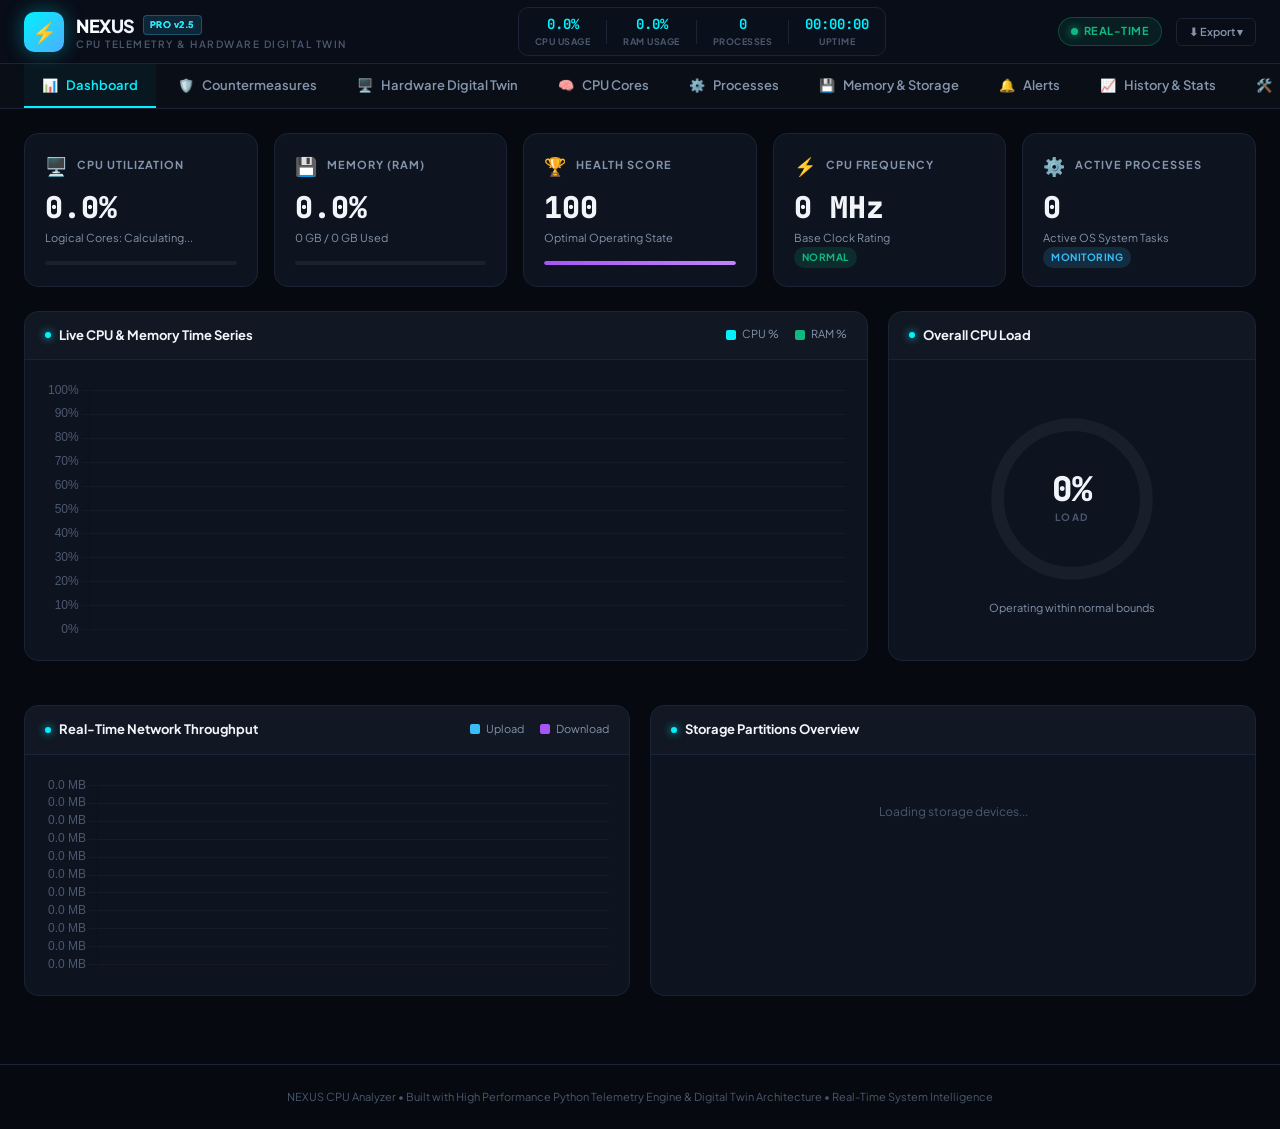
==== templates/index.html @ 70f69a9c "NEXUS CPU Analyzer v1.0 - Initial Release" ====
<!DOCTYPE html>
<html lang="en">
<head>
  <meta charset="UTF-8">
  <meta name="viewport" content="width=device-width, initial-scale=1.0">
  <title>NEXUS - Professional Real-Time CPU Analyzer & Hardware Digital Twin</title>
  <!-- Google Fonts -->
  <link rel="preconnect" href="https://fonts.googleapis.com">
  <link rel="preconnect" href="https://fonts.gstatic.com" crossorigin>
  <link href="https://fonts.googleapis.com/css2?family=Plus+Jakarta+Sans:wght@300;400;500;600;700;800&family=JetBrains+Mono:wght@400;500;600;700&display=swap" rel="stylesheet">
  <!-- Local Chart.js -->
  <script src="/static/chart.min.js"></script>
  <!-- Custom CSS -->
  <link rel="stylesheet" href="/static/style.css">
</head>
<body>
  <!-- TOP NAVBAR -->
  <header class="navbar">
    <div class="nav-left">
      <div class="logo-badge">
        <span class="logo-icon">⚡</span>
      </div>
      <div class="logo-details">
        <div class="brand-title">NEXUS <span class="version-tag">PRO v2.5</span></div>
        <div class="brand-subtitle">CPU TELEMETRY & HARDWARE DIGITAL TWIN</div>
      </div>
    </div>

    <div class="nav-stats">
      <div class="kpi-mini">
        <div class="kpi-mini-val" id="nav-cpu">0.0%</div>
        <div class="kpi-mini-lbl">CPU USAGE</div>
      </div>
      <div class="kpi-mini-sep"></div>
      <div class="kpi-mini">
        <div class="kpi-mini-val" id="nav-mem">0.0%</div>
        <div class="kpi-mini-lbl">RAM USAGE</div>
      </div>
      <div class="kpi-mini-sep"></div>
      <div class="kpi-mini">
        <div class="kpi-mini-val" id="nav-procs">0</div>
        <div class="kpi-mini-lbl">PROCESSES</div>
      </div>
      <div class="kpi-mini-sep"></div>
      <div class="kpi-mini">
        <div class="kpi-mini-val" id="nav-uptime">00:00:00</div>
        <div class="kpi-mini-lbl">UPTIME</div>
      </div>
    </div>

    <div class="nav-right">
      <div class="live-pill">
        <span class="live-indicator"></span>
        <span>REAL-TIME</span>
      </div>
      <div class="export-dropdown">
        <button class="btn btn-sm btn-outline" onclick="toggleExportMenu(event)">
          <span>&#x2B07; Export &#x25BE;</span>
        </button>
        <div class="export-menu" id="export-menu">
          <a href="/api/export-csv" class="export-menu-item">
            <span class="export-menu-icon">&#x1F4CA;</span>
            <span>CSV (Excel)</span>
          </a>
          <a href="/api/export-json" class="export-menu-item">
            <span class="export-menu-icon">&#x1F517;</span>
            <span>JSON (Full Data)</span>
          </a>
          <a href="/api/export-pdf-report" class="export-menu-item">
            <span class="export-menu-icon">&#x1F4C4;</span>
            <span>PDF Snapshot</span>
          </a>
        </div>
      </div>
    </div>
  </header>

  <!-- NAVIGATION TABS -->
  <nav class="tab-bar">
    <button class="tab-btn active" data-tab="dashboard">
      <span class="tab-icon">📊</span>
      <span>Dashboard</span>
    </button>
    <button class="tab-btn" data-tab="countermeasures">
      <span class="tab-icon">🛡️</span>
      <span>Countermeasures</span>
      <span class="badge-count" id="countermeasures-badge" style="display:none;">0</span>
    </button>
    <button class="tab-btn" data-tab="hardware-twin">
      <span class="tab-icon">🖥️</span>
      <span>Hardware Digital Twin</span>
    </button>
    <button class="tab-btn" data-tab="cores">
      <span class="tab-icon">🧠</span>
      <span>CPU Cores</span>
    </button>
    <button class="tab-btn" data-tab="processes">
      <span class="tab-icon">⚙️</span>
      <span>Processes</span>
    </button>
    <button class="tab-btn" data-tab="memory">
      <span class="tab-icon">💾</span>
      <span>Memory & Storage</span>
    </button>
    <button class="tab-btn" data-tab="alerts">
      <span class="tab-icon">🔔</span>
      <span>Alerts</span>
      <span class="badge-count" id="alert-counter" style="display:none;">0</span>
    </button>
    <button class="tab-btn" data-tab="history">
      <span class="tab-icon">📈</span>
      <span>History & Stats</span>
    </button>
    <button class="tab-btn" data-tab="settings">
      <span class="tab-icon">🛠️</span>
      <span>Settings & Info</span>
    </button>
  </nav>

  <!-- MAIN CONTAINER -->
  <main class="content-wrapper">

    <!-- ==================== TAB 1: DASHBOARD ==================== -->
    <section class="tab-content active" id="tab-dashboard">
      
      <!-- DYNAMIC COUNTERMEASURE ALERT BANNER -->
      <div id="hog-alert-banner" class="emergency-banner" style="display: none;">
        <div class="banner-left">
          <span class="banner-icon">🚨</span>
          <div>
            <div class="banner-heading">Active Background Resource Hog Detected!</div>
            <div class="banner-desc" id="banner-text">Background process is consuming abnormal CPU load.</div>
          </div>
        </div>
        <div class="banner-actions">
          <button class="btn btn-sm btn-danger" id="banner-action-btn">
            <span>🛡️ Inspect & Terminate</span>
          </button>
        </div>
      </div>

      <!-- KPI CARDS GRID -->
      <div class="grid-cards">
        <div class="stat-card" id="card-cpu">
          <div class="card-head">
            <span class="card-icon icon-cyan">🖥️</span>
            <span class="card-title">CPU Utilization</span>
          </div>
          <div class="card-body">
            <div class="card-value" id="val-cpu">0.0%</div>
            <div class="card-sub" id="sub-cpu">Logical Cores: Calculating...</div>
            <div class="progress-track">
              <div class="progress-fill fill-cyan" id="bar-cpu" style="width: 0%"></div>
            </div>
          </div>
        </div>

        <div class="stat-card" id="card-mem">
          <div class="card-head">
            <span class="card-icon icon-emerald">💾</span>
            <span class="card-title">Memory (RAM)</span>
          </div>
          <div class="card-body">
            <div class="card-value" id="val-mem">0.0%</div>
            <div class="card-sub" id="sub-mem">0 GB / 0 GB Used</div>
            <div class="progress-track">
              <div class="progress-fill fill-emerald" id="bar-mem" style="width: 0%"></div>
            </div>
          </div>
        </div>

        <div class="stat-card" id="card-score">
          <div class="card-head">
            <span class="card-icon icon-purple">🏆</span>
            <span class="card-title">Health Score</span>
          </div>
          <div class="card-body">
            <div class="card-value" id="val-score">100</div>
            <div class="card-sub" id="sub-score">Optimal Operating State</div>
            <div class="progress-track">
              <div class="progress-fill fill-purple" id="bar-score" style="width: 100%"></div>
            </div>
          </div>
        </div>

        <div class="stat-card" id="card-freq">
          <div class="card-head">
            <span class="card-icon icon-amber">⚡</span>
            <span class="card-title">CPU Frequency</span>
          </div>
          <div class="card-body">
            <div class="card-value" id="val-freq">0 MHz</div>
            <div class="card-sub" id="sub-freq">Base Clock Rating</div>
            <div class="badge-status status-normal" id="badge-freq">Normal</div>
          </div>
        </div>

        <div class="stat-card" id="card-procs">
          <div class="card-head">
            <span class="card-icon icon-blue">⚙️</span>
            <span class="card-title">Active Processes</span>
          </div>
          <div class="card-body">
            <div class="card-value" id="val-procs">0</div>
            <div class="card-sub">Active OS System Tasks</div>
            <div class="badge-status status-info">Monitoring</div>
          </div>
        </div>
      </div>

      <!-- CHARTS SECTION -->
      <div class="charts-row">
        <!-- Main Line Chart -->
        <div class="panel panel-large">
          <div class="panel-header">
            <div class="panel-title">
              <span class="dot-accent"></span>
              Live CPU & Memory Time Series
            </div>
            <div class="panel-actions">
              <span class="chart-legend-item"><span class="legend-box" style="background:#00f2fe;"></span> CPU %</span>
              <span class="chart-legend-item"><span class="legend-box" style="background:#10b981;"></span> RAM %</span>
            </div>
          </div>
          <div class="panel-body">
            <div class="chart-box">
              <canvas id="chart-telemetry"></canvas>
            </div>
          </div>
        </div>

        <!-- Gauge Panel -->
        <div class="panel panel-gauge">
          <div class="panel-header">
            <div class="panel-title">
              <span class="dot-accent"></span>
              Overall CPU Load
            </div>
          </div>
          <div class="panel-body flex-center column">
            <div class="circular-gauge-wrapper">
              <svg class="circular-gauge" viewBox="0 0 160 160">
                <circle class="gauge-bg" cx="80" cy="80" r="70"></circle>
                <circle class="gauge-bar" id="gauge-circle" cx="80" cy="80" r="70" style="stroke-dashoffset: 440;"></circle>
              </svg>
              <div class="gauge-center">
                <span class="gauge-pct" id="gauge-text">0%</span>
                <span class="gauge-lbl">LOAD</span>
              </div>
            </div>
            <div class="gauge-sub-info" id="gauge-sub">Operating within normal bounds</div>
          </div>
        </div>
      </div>

      <!-- SECOND CHARTS ROW: NETWORK & DISKS -->
      <div class="charts-row">
        <div class="panel">
          <div class="panel-header">
            <div class="panel-title">
              <span class="dot-accent"></span>
              Real-Time Network Throughput
            </div>
            <div class="panel-actions">
              <span class="chart-legend-item"><span class="legend-box" style="background:#38bdf8;"></span> Upload</span>
              <span class="chart-legend-item"><span class="legend-box" style="background:#a855f7;"></span> Download</span>
            </div>
          </div>
          <div class="panel-body">
            <div class="chart-box-sm">
              <canvas id="chart-network"></canvas>
            </div>
          </div>
        </div>

        <div class="panel">
          <div class="panel-header">
            <div class="panel-title">
              <span class="dot-accent"></span>
              Storage Partitions Overview
            </div>
          </div>
          <div class="panel-body">
            <div id="quick-disk-list" class="quick-disks">
              <div class="empty-state">Loading storage devices...</div>
            </div>
          </div>
        </div>
      </div>
    </section>

    <!-- ==================== TAB 2: COUNTERMEASURES (SMART HOG TERMINATOR) ==================== -->
    <section class="tab-content" id="tab-countermeasures">
      <!-- COUNTERMEASURE DASHBOARD -->
      <div class="countermeasure-hero">
        <div class="hero-left">
          <div class="hero-tag">🛡️ INTELLIGENT SYSTEM GUARDIAN</div>
          <h2 class="hero-title">Background Rogue Process Analyzer & Countermeasures</h2>
          <p class="hero-subtitle">
            Monitors hidden background updaters, telemetry tasks, and resource hogs. Terminate unneeded background processes with 1-click user authorization to cool down CPU and reclaim RAM.
          </p>
        </div>
        <div class="hero-right">
          <div class="reclaim-card">
            <div class="reclaim-label">RECLAIMABLE RESOURCES</div>
            <div class="reclaim-stat-row">
              <div class="reclaim-item">
                <span class="reclaim-val text-cyan" id="reclaim-cpu-val">0.0%</span>
                <span class="reclaim-sub">CPU Load</span>
              </div>
              <div class="reclaim-sep"></div>
              <div class="reclaim-item">
                <span class="reclaim-val text-emerald" id="reclaim-ram-val">0 MB</span>
                <span class="reclaim-sub">RAM Memory</span>
              </div>
            </div>
            <button class="btn btn-primary btn-block" id="btn-turbo-boost">
              <span>🚀 1-Click System Turbo Boost</span>
            </button>
          </div>
        </div>
      </div>

      <!-- DETECTED HOGS TABLE -->
      <div class="panel">
        <div class="panel-header flex-between flex-wrap">
          <div class="panel-title">
            <span class="dot-accent"></span>
            Detected Background Resource Hogs (Pending Authorization)
          </div>
          <div class="panel-actions">
            <button class="btn btn-sm btn-outline" id="btn-refresh-countermeasures">
              <span>↻ Scan Now</span>
            </button>
          </div>
        </div>
        <div class="panel-body no-padding">
          <div class="table-container">
            <table class="data-table">
              <thead>
                <tr>
                  <th style="width: 80px;">PID</th>
                  <th>PROCESS NAME</th>
                  <th style="width: 200px;">CLASSIFICATION</th>
                  <th style="width: 140px;">CPU USAGE</th>
                  <th style="width: 140px;">RAM USE</th>
                  <th>RECOMMENDATION</th>
                  <th style="width: 140px; text-align: center;">COUNTERMEASURE</th>
                </tr>
              </thead>
              <tbody id="countermeasures-table-body">
                <tr><td colspan="7" class="text-center py-4">Scanning active processes for background hogs...</td></tr>
              </tbody>
            </table>
          </div>
        </div>
      </div>

      <!-- AUDIT LOG -->
      <div class="panel">
        <div class="panel-header">
          <div class="panel-title">
            <span class="dot-accent"></span>
            Countermeasure Execution Audit Log
          </div>
        </div>
        <div class="panel-body">
          <div id="countermeasure-audit-list" class="audit-feed">
            <div class="empty-state">No countermeasures executed in this session.</div>
          </div>
        </div>
      </div>
    </section>

    <!-- ==================== TAB 3: HARDWARE DIGITAL TWIN ==================== -->
    <section class="tab-content" id="tab-hardware-twin">
      
      <!-- HERO INFO -->
      <div class="twin-header-card">
        <div class="twin-icon">🖥️</div>
        <div>
          <h2 class="twin-title" id="twin-cpu-name">Processor Hardware Digital Twin</h2>
          <div class="twin-subtitle" id="twin-cpu-sub">Mapping OS Software Execution &rarr; Windows Kernel &rarr; Physical Silicon Cores</div>
        </div>
      </div>

      <!-- SILICON DIE CHIP SCHEMATIC -->
      <div class="panel">
        <div class="panel-header flex-between">
          <div class="panel-title">
            <span class="dot-accent"></span>
            CPU Silicon Die Topology & Dynamic Thermal State
          </div>
          <div class="die-legend">
            <span class="die-legend-item"><span class="legend-dot bg-emerald"></span> Cool (&lt; 40%)</span>
            <span class="die-legend-item"><span class="legend-dot bg-cyan"></span> Active (40-75%)</span>
            <span class="die-legend-item"><span class="legend-dot bg-amber"></span> High (75-90%)</span>
            <span class="die-legend-item"><span class="legend-dot bg-crimson"></span> Critical (&gt; 90%)</span>
          </div>
        </div>
        <div class="panel-body">
          <div class="silicon-package">
            <div class="package-header">
              <span class="package-title">SILICON DIE (LGA/BGA PACKAGE)</span>
              <span class="package-cache" id="twin-cache-info">Shared L3 Smart Cache</span>
            </div>

            <!-- PHYSICAL CORES MATRIX -->
            <div class="silicon-die-grid" id="silicon-cores-grid">
              <!-- Dynamically populated with physical cores and logical execution threads -->
            </div>

            <!-- SHARED L3 CACHE INTERCONNECT BUS -->
            <div class="interconnect-bus">
              <div class="bus-label">HIGH-SPEED RING BUS / UNIFIED L3 CACHE INTERCONNECT</div>
              <div class="bus-activity" id="bus-animation"></div>
            </div>
          </div>
        </div>
      </div>

      <!-- SYSTEM BUS & KERNEL ARCHITECTURE GRID -->
      <div class="grid-3-cards">
        <!-- Kernel Scheduler -->
        <div class="panel">
          <div class="panel-header">
            <div class="panel-title">
              <span class="dot-accent"></span>
              Kernel Pipeline & Scheduling
            </div>
          </div>
          <div class="panel-body">
            <div class="twin-stat-item">
              <span class="twin-lbl">OS Kernel Scheduler</span>
              <span class="twin-val">Windows NT Preemptive</span>
            </div>
            <div class="twin-stat-item">
              <span class="twin-lbl">Context Switches / Sec</span>
              <span class="twin-val text-cyan" id="twin-ctx-switches">0 /s</span>
            </div>
            <div class="twin-stat-item">
              <span class="twin-lbl">Hardware Interrupts / Sec</span>
              <span class="twin-val text-purple" id="twin-interrupts">0 /s</span>
            </div>
            <div class="twin-stat-item">
              <span class="twin-lbl">Active Thread Dispatch</span>
              <span class="twin-val text-emerald" id="twin-active-threads">0 Threads</span>
            </div>
          </div>
        </div>

        <!-- Memory Bus -->
        <div class="panel">
          <div class="panel-header">
            <div class="panel-title">
              <span class="dot-accent"></span>
              Memory Bus Architecture
            </div>
          </div>
          <div class="panel-body">
            <div class="twin-stat-item">
              <span class="twin-lbl">Bus Channels</span>
              <span class="twin-val">High-Speed Dual-Channel</span>
            </div>
            <div class="twin-stat-item">
              <span class="twin-lbl">Physical Memory Pool</span>
              <span class="twin-val text-cyan" id="twin-ram-total">0.0 GB</span>
            </div>
            <div class="twin-stat-item">
              <span class="twin-lbl">Active Virtual Swap</span>
              <span class="twin-val text-amber" id="twin-swap-used">0.0 GB</span>
            </div>
            <div class="twin-stat-item">
              <span class="twin-lbl">Bus Utilization Ratio</span>
              <span class="twin-val text-emerald" id="twin-ram-pct">0%</span>
            </div>
          </div>
        </div>

        <!-- Storage & PCIe Bus -->
        <div class="panel">
          <div class="panel-header">
            <div class="panel-title">
              <span class="dot-accent"></span>
              Storage & I/O Bus Controller
            </div>
          </div>
          <div class="panel-body">
            <div class="twin-stat-item">
              <span class="twin-lbl">Primary Storage Bus</span>
              <span class="twin-val">Direct NVMe / SATA PCIe</span>
            </div>
            <div class="twin-stat-item">
              <span class="twin-lbl">Mounted Partitions</span>
              <span class="twin-val text-cyan" id="twin-disk-count">0 Drives</span>
            </div>
            <div class="twin-stat-item">
              <span class="twin-lbl">Network Controller Link</span>
              <span class="twin-val text-emerald" id="twin-nic-speed">Auto Speed</span>
            </div>
            <div class="twin-stat-item">
              <span class="twin-lbl">Duplex Mode</span>
              <span class="twin-val text-purple" id="twin-nic-duplex">Full Duplex</span>
            </div>
          </div>
        </div>
      </div>

      <!-- LAYERED ARCHITECTURE EXPLANATION MAP -->
      <div class="panel">
        <div class="panel-header">
          <div class="panel-title">
            <span class="dot-accent"></span>
            Software Medium to Hardware Execution Flow (How It Works)
          </div>
        </div>
        <div class="panel-body">
          <div class="layer-diagram">
            <div class="layer-step layer-app">
              <div class="layer-tag">LAYER 3: USER SPACE</div>
              <div class="layer-name">User Applications & Games</div>
              <div class="layer-desc">Browser, Discord, Python, Games request computation through Windows APIs.</div>
            </div>
            <div class="layer-arrow">&darr;</div>
            <div class="layer-step layer-kernel">
              <div class="layer-tag">LAYER 2: KERNEL SPACE</div>
              <div class="layer-name">Windows NT Kernel & Thread Scheduler</div>
              <div class="layer-desc">Distributes task threads across logical CPU cores, handles interrupts & context switches.</div>
            </div>
            <div class="layer-arrow">&darr;</div>
            <div class="layer-step layer-hardware">
              <div class="layer-tag">LAYER 1: PHYSICAL HARDWARE</div>
              <div class="layer-name">Silicon CPU Execution Units (ALU / FPU / Caches)</div>
              <div class="layer-desc">Transistors switch states billions of times per second to execute machine instructions.</div>
            </div>
          </div>
        </div>
      </div>
    </section>

    <!-- ==================== TAB 4: CPU CORES ==================== -->
    <section class="tab-content" id="tab-cores">
      <div class="panel">
        <div class="panel-header">
          <div class="panel-title">
            <span class="dot-accent"></span>
            Multi-Core Telemetry Matrix
          </div>
          <div class="panel-actions">
            <span class="badge-status status-info" id="cores-count-badge">0 Cores Detected</span>
          </div>
        </div>
        <div class="panel-body">
          <div class="cores-matrix-grid" id="cores-grid">
            <!-- Dynamic cores injected here -->
          </div>
        </div>
      </div>

      <div class="panel">
        <div class="panel-header">
          <div class="panel-title">
            <span class="dot-accent"></span>
            Per-Core Load Distribution Comparison
          </div>
        </div>
        <div class="panel-body">
          <div class="chart-box">
            <canvas id="chart-cores-bar"></canvas>
          </div>
        </div>
      </div>
    </section>

    <!-- ==================== TAB 5: PROCESSES ==================== -->
    <section class="tab-content" id="tab-processes">
      <div class="panel">
        <div class="panel-header flex-between flex-wrap">
          <div class="panel-title">
            <span class="dot-accent"></span>
            System Process Manager
          </div>
          <div class="proc-controls">
            <div class="search-group">
              <span class="search-icon">🔍</span>
              <input type="text" id="proc-search-input" class="search-input" placeholder="Search by name or PID...">
            </div>
            <div class="select-group">
              <span class="select-label">Sort:</span>
              <select id="proc-sort-select" class="custom-select">
                <option value="cpu" selected>CPU Usage</option>
                <option value="mem">Memory Usage</option>
                <option value="pid">PID</option>
                <option value="name">Process Name</option>
              </select>
            </div>
            <button class="btn btn-sm btn-primary" id="btn-refresh-procs">
              <span>↻ Refresh</span>
            </button>
          </div>
        </div>
        <div class="panel-body no-padding">
          <div class="table-container">
            <table class="data-table">
              <thead>
                <tr>
                  <th style="width: 80px;">PID</th>
                  <th>PROCESS NAME</th>
                  <th style="width: 220px;">CPU UTILIZATION</th>
                  <th style="width: 220px;">MEMORY (RAM)</th>
                  <th style="width: 100px;">THREADS</th>
                  <th style="width: 110px;">STATUS</th>
                  <th style="width: 90px; text-align: center;">ACTION</th>
                </tr>
              </thead>
              <tbody id="proc-table-body">
                <tr><td colspan="7" class="text-center py-4">Gathering active processes...</td></tr>
              </tbody>
            </table>
          </div>
        </div>
      </div>
    </section>

    <!-- ==================== TAB 6: MEMORY & STORAGE ==================== -->
    <section class="tab-content" id="tab-memory">
      <div class="grid-2-equal">
        <div class="panel">
          <div class="panel-header">
            <div class="panel-title">
              <span class="dot-accent"></span>
              Physical Memory (RAM) Analysis
            </div>
          </div>
          <div class="panel-body">
            <div class="mem-spec-grid">
              <div class="mem-item">
                <span class="mem-lbl">Total Capacity</span>
                <span class="mem-val" id="mem-total">0.0 GB</span>
              </div>
              <div class="mem-item">
                <span class="mem-lbl">In Use</span>
                <span class="mem-val text-cyan" id="mem-used">0.0 GB</span>
              </div>
              <div class="mem-item">
                <span class="mem-lbl">Available</span>
                <span class="mem-val text-emerald" id="mem-avail">0.0 GB</span>
              </div>
              <div class="mem-item">
                <span class="mem-lbl">Swap Usage</span>
                <span class="mem-val text-amber" id="swap-val">0.0%</span>
              </div>
            </div>

            <div class="spacer-md"></div>
            <div class="panel-sub-title">Detailed RAM Consumption Bar</div>
            <div class="composite-progress">
              <div class="comp-fill comp-used" id="bar-mem-used" style="width: 0%"></div>
              <div class="comp-fill comp-free" id="bar-mem-free" style="width: 100%"></div>
            </div>
            <div class="comp-labels">
              <span><span class="color-dot bg-cyan"></span> Used Memory</span>
              <span><span class="color-dot bg-dark"></span> Available Memory</span>
            </div>
          </div>
        </div>

        <div class="panel">
          <div class="panel-header">
            <div class="panel-title">
              <span class="dot-accent"></span>
              Storage Partitions & Mount Points
            </div>
          </div>
          <div class="panel-body">
            <div id="full-disk-list" class="disk-table-container">
              <div class="empty-state">Loading partition table...</div>
            </div>
          </div>
        </div>
      </div>
    </section>

    <!-- ==================== TAB 7: ALERTS ==================== -->
    <section class="tab-content" id="tab-alerts">
      <div class="panel">
        <div class="panel-header flex-between flex-wrap">
          <div class="panel-title">
            <span class="dot-accent"></span>
            System Health & Event Log
          </div>
          <div class="proc-controls">
            <select id="alert-filter-select" class="custom-select">
              <option value="all">All Levels</option>
              <option value="critical">Critical Only</option>
              <option value="warning">Warnings Only</option>
              <option value="info">Info / Success</option>
            </select>
            <button class="btn btn-sm btn-danger" id="btn-clear-alerts">
              <span>🗑 Clear All Events</span>
            </button>
          </div>
        </div>
        <div class="panel-body">
          <div id="alerts-list" class="alerts-feed">
            <div class="empty-state">No active alert events. System is healthy.</div>
          </div>
        </div>
      </div>
    </section>

    <!-- ==================== TAB 8: HISTORY & STATS ==================== -->
    <section class="tab-content" id="tab-history">
      <div class="grid-2-equal">
        <div class="panel">
          <div class="panel-header">
            <div class="panel-title">
              <span class="dot-accent"></span>
              Statistical Session Analytics
            </div>
          </div>
          <div class="panel-body">
            <div class="stats-list" id="stats-summary-list">
              <div class="stat-row">
                <span class="stat-name">Average CPU Utilization</span>
                <span class="stat-num" id="stat-avg">0.0%</span>
              </div>
              <div class="stat-row">
                <span class="stat-name">Peak CPU Spike</span>
                <span class="stat-num text-crimson" id="stat-peak">0.0%</span>
              </div>
              <div class="stat-row">
                <span class="stat-name">Minimum Recorded Load</span>
                <span class="stat-num text-emerald" id="stat-min">0.0%</span>
              </div>
              <div class="stat-row">
                <span class="stat-name">Standard Deviation (σ)</span>
                <span class="stat-num" id="stat-std">0.00</span>
              </div>
              <div class="stat-row">
                <span class="stat-name">Collected Data Samples</span>
                <span class="stat-num" id="stat-samples">0</span>
              </div>
            </div>

            <div class="spacer-md"></div>
            <a href="/api/export-csv" class="btn btn-primary btn-block">
              <span>⬇ Download Full Session Data (CSV)</span>
            </a>
          </div>
        </div>

        <div class="panel">
          <div class="panel-header">
            <div class="panel-title">
              <span class="dot-accent"></span>
              AI Anomaly & Spike Detections (Z-Score &gt; 2.6)
            </div>
          </div>
          <div class="panel-body">
            <div id="anomaly-items-list" class="anomalies-list">
              <div class="empty-state">No sudden anomalies detected in this session.</div>
            </div>
          </div>
        </div>
      </div>
    </section>

    <!-- ==================== TAB 9: SETTINGS & INFO ==================== -->
    <section class="tab-content" id="tab-settings">
      <div class="grid-2-equal">
        <div class="panel">
          <div class="panel-header">
            <div class="panel-title">
              <span class="dot-accent"></span>
              Analyzer Configuration
            </div>
          </div>
          <div class="panel-body">
            <form id="settings-form">
              <div class="form-group">
                <label class="form-label" for="input-warn">CPU Warning Threshold (%)</label>
                <div class="range-wrapper">
                  <input type="range" id="input-warn" min="50" max="95" step="5" value="75">
                  <span class="range-val" id="val-slider-warn">75%</span>
                </div>
              </div>

              <div class="form-group">
                <label class="form-label" for="input-crit">CPU Critical Threshold (%)</label>
                <div class="range-wrapper">
                  <input type="range" id="input-crit" min="60" max="99" step="5" value="90">
                  <span class="range-val" id="val-slider-crit">90%</span>
                </div>
              </div>

              <div class="form-group">
                <label class="form-label" for="select-refresh">Telemetry Refresh Interval</label>
                <select id="select-refresh" class="custom-select full-width">
                  <option value="500">500 ms (Ultra High Performance)</option>
                  <option value="1000" selected>1000 ms (Recommended Standard)</option>
                  <option value="2000">2000 ms (Low Resource Consumption)</option>
                  <option value="5000">5000 ms (Battery Saver)</option>
                </select>
              </div>

              <div class="form-group">
                <label class="checkbox-label">
                  <input type="checkbox" id="check-sound" checked>
                  <span>Play audio alert sound on Critical CPU spike</span>
                </label>
              </div>

              <button type="submit" class="btn btn-primary">
                <span>Save Configuration</span>
              </button>
              <span class="save-status" id="save-feedback" style="display:none;">Saved successfully!</span>
            </form>
          </div>
        </div>

        <div class="panel">
          <div class="panel-header">
            <div class="panel-title">
              <span class="dot-accent"></span>
              Host System Diagnostic Information
            </div>
          </div>
          <div class="panel-body">
            <div class="sysinfo-table" id="sysinfo-content">
              <div class="empty-state">Querying hardware environment...</div>
            </div>
          </div>
        </div>
      </div>

      <!-- MULTI-FORMAT REPORT EXPORT PANEL -->
      <div class="panel" style="margin-top:20px;">
        <div class="panel-header">
          <div class="panel-title">
            <span class="dot-accent"></span>
            Download Live Monitoring Report
          </div>
        </div>
        <div class="panel-body">
          <p style="color:var(--text-secondary);margin-bottom:16px;line-height:1.6;">
            Export a real-time snapshot of your current monitoring session. All data is captured <strong>at this exact moment</strong> — CPU stats, memory, top processes, alerts, and history.
          </p>
          <div style="display:grid;grid-template-columns:repeat(auto-fit,minmax(200px,1fr));gap:14px;">

            <a href="/api/export-csv" class="report-card">
              <div class="report-icon" style="background:linear-gradient(135deg,#22c55e,#16a34a);">&#x1F4CA;</div>
              <div class="report-info">
                <div class="report-format">CSV Format</div>
                <div class="report-desc">Open in Excel or Google Sheets. Contains full timeline history with timestamps.</div>
              </div>
            </a>

            <a href="/api/export-json" class="report-card">
              <div class="report-icon" style="background:linear-gradient(135deg,#38bdf8,#0ea5e9);">&#x1F517;</div>
              <div class="report-info">
                <div class="report-format">JSON Format</div>
                <div class="report-desc">Machine-readable full dump. Includes all metrics, processes, alerts, and history.</div>
              </div>
            </a>

            <a href="/api/export-pdf-report" class="report-card">
              <div class="report-icon" style="background:linear-gradient(135deg,#a855f7,#7c3aed);">&#x1F4C4;</div>
              <div class="report-info">
                <div class="report-format">PDF Report</div>
                <div class="report-desc">Professional snapshot PDF. Tables for CPU, RAM, per-core, top 25 processes &amp; alerts.</div>
              </div>
            </a>

          </div>
          <p style="color:var(--text-muted,#555);font-size:11px;margin-top:14px;">
            &#x26A1; Data is live — each download captures a fresh real-time snapshot from the monitoring engine.
          </p>
        </div>
      </div>
    </section>

  </main>

  <!-- CONFIRM KILL / COUNTERMEASURE MODAL -->
  <div class="modal-backdrop" id="kill-modal">
    <div class="modal-card">
      <div class="modal-header">
        <span class="modal-icon">⚠️</span>
        <span class="modal-title" id="modal-title-text">Authorize Process Termination</span>
      </div>
      <div class="modal-body">
        <p id="modal-desc-text">
          Are you sure you want to terminate process <strong id="modal-proc-name"></strong> (PID: <span id="modal-proc-pid"></span>)?
        </p>
        <p class="modal-sub">This action will immediately stop execution and reclaim system resources.</p>
      </div>
      <div class="modal-footer">
        <button class="btn btn-outline" id="btn-cancel-kill">Cancel</button>
        <button class="btn btn-danger" id="btn-confirm-kill">Authorize & Terminate</button>
      </div>
    </div>
  </div>

  <!-- FOOTER -->
  <footer class="app-footer">
    NEXUS CPU Analyzer &bull; Built with High Performance Python Telemetry Engine & Digital Twin Architecture &bull; Real-Time System Intelligence
  </footer>

  <!-- Script -->
  <script src="/static/script.js"></script>
</body>
</html>
---- static/style.css ----
/* ============================================================
   NEXUS PRO - Real-Time Performance Monitor & Digital Twin
   Modern Glassmorphism Dark Theme
   ============================================================ */

:root {
  --bg-main: #06090f;
  --bg-card: #0d131f;
  --bg-card-hover: #121a2b;
  --bg-header: rgba(10, 15, 26, 0.85);
  --border-color: #1a2436;
  --border-glow: #24344d;
  
  --accent-cyan: #00f2fe;
  --accent-blue: #38bdf8;
  --accent-emerald: #10b981;
  --accent-purple: #a855f7;
  --accent-amber: #f59e0b;
  --accent-crimson: #ef4444;

  --text-main: #f1f5f9;
  --text-muted: #8494ab;
  --text-dim: #4b586e;

  --font-sans: 'Plus Jakarta Sans', -apple-system, BlinkMacSystemFont, sans-serif;
  --font-mono: 'JetBrains Mono', monospace;

  --radius-sm: 6px;
  --radius-md: 10px;
  --radius-lg: 14px;

  --transition-fast: 0.15s ease;
  --transition-normal: 0.25s ease;
}

* {
  box-sizing: border-box;
  margin: 0;
  padding: 0;
}

body {
  background-color: var(--bg-main);
  color: var(--text-main);
  font-family: var(--font-sans);
  font-size: 13px;
  line-height: 1.5;
  overflow-x: hidden;
  -webkit-font-smoothing: antialiased;
}

/* ─── TOP NAVBAR ─────────────────────────────────────────── */
.navbar {
  background: var(--bg-header);
  backdrop-filter: blur(12px);
  border-bottom: 1px solid var(--border-color);
  padding: 0 24px;
  height: 64px;
  display: flex;
  align-items: center;
  justify-content: space-between;
  position: sticky;
  top: 0;
  z-index: 1000;
}

.nav-left {
  display: flex;
  align-items: center;
  gap: 12px;
}

.logo-badge {
  width: 40px;
  height: 40px;
  border-radius: var(--radius-md);
  background: linear-gradient(135deg, #00f2fe 0%, #4facfe 100%);
  display: flex;
  align-items: center;
  justify-content: center;
  box-shadow: 0 0 20px rgba(0, 242, 254, 0.35);
}

.logo-icon {
  font-size: 20px;
}

.brand-title {
  font-size: 18px;
  font-weight: 800;
  letter-spacing: -0.5px;
  background: linear-gradient(90deg, #ffffff, #93c5fd);
  -webkit-background-clip: text;
  -webkit-text-fill-color: transparent;
  display: flex;
  align-items: center;
  gap: 8px;
}

.version-tag {
  font-size: 9px;
  font-weight: 700;
  padding: 2px 6px;
  border-radius: 4px;
  background: rgba(56, 189, 248, 0.15);
  color: var(--accent-cyan);
  border: 1px solid rgba(56, 189, 248, 0.3);
  letter-spacing: 0.5px;
  -webkit-text-fill-color: var(--accent-cyan);
}

.brand-subtitle {
  font-size: 10px;
  color: var(--text-dim);
  letter-spacing: 1.5px;
  font-weight: 600;
  margin-top: -2px;
}

.nav-stats {
  display: flex;
  align-items: center;
  background: rgba(13, 19, 31, 0.6);
  border: 1px solid var(--border-color);
  border-radius: var(--radius-md);
  padding: 6px 16px;
  gap: 16px;
}

.kpi-mini {
  text-align: center;
}

.kpi-mini-val {
  font-family: var(--font-mono);
  font-size: 14px;
  font-weight: 700;
  color: var(--accent-cyan);
}

.kpi-mini-lbl {
  font-size: 9px;
  color: var(--text-dim);
  font-weight: 700;
  letter-spacing: 0.5px;
}

.kpi-mini-sep {
  width: 1px;
  height: 24px;
  background: var(--border-color);
}

.nav-right {
  display: flex;
  align-items: center;
  gap: 14px;
}

.live-pill {
  display: flex;
  align-items: center;
  gap: 6px;
  background: rgba(16, 185, 129, 0.1);
  border: 1px solid rgba(16, 185, 129, 0.3);
  border-radius: 20px;
  padding: 5px 12px;
  font-size: 11px;
  font-weight: 700;
  color: var(--accent-emerald);
  letter-spacing: 0.5px;
}

.live-indicator {
  width: 7px;
  height: 7px;
  border-radius: 50%;
  background: var(--accent-emerald);
  box-shadow: 0 0 8px var(--accent-emerald);
  animation: pulseLive 1.5s infinite;
}

@keyframes pulseLive {
  0% { transform: scale(1); opacity: 1; }
  50% { transform: scale(1.3); opacity: 0.6; }
  100% { transform: scale(1); opacity: 1; }
}

/* ─── TAB NAVIGATION ─────────────────────────────────────── */
.tab-bar {
  background: #090e17;
  border-bottom: 1px solid var(--border-color);
  padding: 0 24px;
  display: flex;
  gap: 4px;
  overflow-x: auto;
}

.tab-btn {
  background: transparent;
  border: none;
  border-bottom: 2px solid transparent;
  color: var(--text-muted);
  font-family: var(--font-sans);
  font-size: 13px;
  font-weight: 600;
  padding: 13px 18px;
  display: flex;
  align-items: center;
  gap: 8px;
  cursor: pointer;
  transition: var(--transition-fast);
  white-space: nowrap;
}

.tab-btn:hover {
  color: var(--text-main);
  background: rgba(255, 255, 255, 0.02);
}

.tab-btn.active {
  color: var(--accent-cyan);
  border-bottom-color: var(--accent-cyan);
  background: rgba(0, 242, 254, 0.04);
}

.badge-count {
  background: var(--accent-crimson);
  color: #fff;
  font-size: 10px;
  font-weight: 800;
  padding: 1px 6px;
  border-radius: 10px;
}

/* ─── CONTENT WRAPPER ────────────────────────────────────── */
.content-wrapper {
  max-width: 1720px;
  margin: 0 auto;
  padding: 24px;
}

.tab-content {
  display: none;
  animation: fadeIn 0.2s ease forwards;
}

.tab-content.active {
  display: block;
}

@keyframes fadeIn {
  from { opacity: 0; transform: translateY(4px); }
  to { opacity: 1; transform: translateY(0); }
}

/* ─── EMERGENCY COUNTERMEASURE BANNER ────────────────────── */
.emergency-banner {
  background: linear-gradient(90deg, rgba(239, 68, 68, 0.15) 0%, rgba(245, 158, 11, 0.1) 100%);
  border: 1px solid rgba(239, 68, 68, 0.35);
  border-radius: var(--radius-lg);
  padding: 14px 20px;
  display: flex;
  align-items: center;
  justify-content: space-between;
  margin-bottom: 20px;
  box-shadow: 0 4px 20px rgba(239, 68, 68, 0.15);
  animation: pulseBorder 2s infinite;
}

@keyframes pulseBorder {
  0% { border-color: rgba(239, 68, 68, 0.35); }
  50% { border-color: rgba(239, 68, 68, 0.7); }
  100% { border-color: rgba(239, 68, 68, 0.35); }
}

.banner-left {
  display: flex;
  align-items: center;
  gap: 14px;
}

.banner-icon {
  font-size: 24px;
}

.banner-heading {
  font-weight: 700;
  font-size: 14px;
  color: #fff;
}

.banner-desc {
  font-size: 12px;
  color: var(--text-muted);
}

/* ─── STAT CARDS GRID ────────────────────────────────────── */
.grid-cards {
  display: grid;
  grid-template-columns: repeat(auto-fit, minmax(210px, 1fr));
  gap: 16px;
  margin-bottom: 24px;
}

.stat-card {
  background: var(--bg-card);
  border: 1px solid var(--border-color);
  border-radius: var(--radius-lg);
  padding: 18px 20px;
  transition: var(--transition-normal);
  position: relative;
  overflow: hidden;
}

.stat-card:hover {
  background: var(--bg-card-hover);
  border-color: var(--border-glow);
  transform: translateY(-2px);
  box-shadow: 0 10px 24px rgba(0, 0, 0, 0.35);
}

.card-head {
  display: flex;
  align-items: center;
  gap: 10px;
  margin-bottom: 12px;
}

.card-icon {
  font-size: 18px;
}

.card-title {
  font-size: 11px;
  font-weight: 700;
  text-transform: uppercase;
  letter-spacing: 1px;
  color: var(--text-muted);
}

.card-value {
  font-family: var(--font-mono);
  font-size: 30px;
  font-weight: 800;
  line-height: 1.1;
  color: var(--text-main);
  margin-bottom: 6px;
}

.card-sub {
  font-size: 11px;
  color: var(--text-muted);
  white-space: nowrap;
  overflow: hidden;
  text-overflow: ellipsis;
}

.progress-track {
  width: 100%;
  height: 4px;
  background: rgba(255, 255, 255, 0.06);
  border-radius: 2px;
  margin-top: 14px;
  overflow: hidden;
}

.progress-fill {
  height: 100%;
  border-radius: 2px;
  transition: width 0.4s ease;
}

.fill-cyan { background: linear-gradient(90deg, #00f2fe, #38bdf8); }
.fill-emerald { background: linear-gradient(90deg, #10b981, #34d399); }
.fill-purple { background: linear-gradient(90deg, #a855f7, #c084fc); }
.fill-amber { background: linear-gradient(90deg, #f59e0b, #fbbf24); }
.fill-crimson { background: linear-gradient(90deg, #ef4444, #f87171); }

/* ─── PANELS & CHARTS ────────────────────────────────────── */
.charts-row {
  display: flex;
  gap: 20px;
  margin-bottom: 24px;
  flex-wrap: wrap;
}

.panel {
  background: var(--bg-card);
  border: 1px solid var(--border-color);
  border-radius: var(--radius-lg);
  flex: 1;
  min-width: 320px;
  display: flex;
  flex-direction: column;
  overflow: hidden;
  margin-bottom: 20px;
}

.panel-large {
  flex: 2.3;
}

.panel-gauge {
  flex: 1;
  min-width: 260px;
}

.panel-header {
  padding: 14px 20px;
  border-bottom: 1px solid var(--border-color);
  background: rgba(255, 255, 255, 0.015);
  display: flex;
  align-items: center;
  justify-content: space-between;
}

.panel-title {
  font-size: 13px;
  font-weight: 700;
  display: flex;
  align-items: center;
  gap: 8px;
  color: var(--text-main);
}

.dot-accent {
  width: 6px;
  height: 6px;
  border-radius: 50%;
  background: var(--accent-cyan);
  box-shadow: 0 0 8px var(--accent-cyan);
}

.panel-body {
  padding: 20px;
  flex: 1;
}

.panel-body.no-padding {
  padding: 0;
}

.chart-box {
  width: 100%;
  height: 260px;
  position: relative;
}

.chart-box-sm {
  width: 100%;
  height: 200px;
  position: relative;
}

.chart-legend-item {
  display: inline-flex;
  align-items: center;
  gap: 6px;
  font-size: 11px;
  color: var(--text-muted);
  margin-left: 14px;
}

.legend-box {
  width: 10px;
  height: 10px;
  border-radius: 2px;
}

/* ─── CIRCULAR GAUGE ─────────────────────────────────────── */
.circular-gauge-wrapper {
  position: relative;
  width: 170px;
  height: 170px;
  margin: 10px auto;
}

.circular-gauge {
  width: 100%;
  height: 100%;
  transform: rotate(-90deg);
}

.gauge-bg {
  fill: none;
  stroke: rgba(255, 255, 255, 0.05);
  stroke-width: 12;
}

.gauge-bar {
  fill: none;
  stroke: var(--accent-cyan);
  stroke-width: 12;
  stroke-linecap: round;
  stroke-dasharray: 440;
  transition: stroke-dashoffset 0.5s ease, stroke 0.3s ease;
  filter: drop-shadow(0 0 6px rgba(0, 242, 254, 0.4));
}

.gauge-center {
  position: absolute;
  top: 50%;
  left: 50%;
  transform: translate(-50%, -50%);
  text-align: center;
}

.gauge-pct {
  font-family: var(--font-mono);
  font-size: 34px;
  font-weight: 800;
  line-height: 1;
  color: var(--text-main);
}

.gauge-lbl {
  display: block;
  font-size: 10px;
  font-weight: 700;
  letter-spacing: 1.5px;
  color: var(--text-dim);
  margin-top: 4px;
}

.gauge-sub-info {
  font-size: 11px;
  color: var(--text-muted);
  text-align: center;
  margin-top: 6px;
}

/* ─── COUNTERMEASURES HERO & RECLAIM CARD ────────────────── */
.countermeasure-hero {
  background: linear-gradient(135deg, #0f172a 0%, #0d131f 100%);
  border: 1px solid var(--border-color);
  border-radius: var(--radius-lg);
  padding: 24px;
  display: flex;
  align-items: center;
  justify-content: space-between;
  gap: 24px;
  margin-bottom: 24px;
  flex-wrap: wrap;
}

.hero-left {
  flex: 1.8;
  min-width: 320px;
}

.hero-tag {
  font-size: 10px;
  font-weight: 800;
  color: var(--accent-cyan);
  letter-spacing: 1.5px;
  margin-bottom: 6px;
}

.hero-title {
  font-size: 22px;
  font-weight: 800;
  letter-spacing: -0.5px;
  color: var(--text-main);
  margin-bottom: 8px;
}

.hero-subtitle {
  font-size: 13px;
  color: var(--text-muted);
  line-height: 1.6;
}

.hero-right {
  flex: 1;
  min-width: 280px;
}

.reclaim-card {
  background: #090e17;
  border: 1px solid var(--border-glow);
  border-radius: var(--radius-md);
  padding: 18px 20px;
  box-shadow: 0 10px 25px rgba(0, 0, 0, 0.4);
}

.reclaim-label {
  font-size: 10px;
  font-weight: 800;
  letter-spacing: 1.5px;
  color: var(--text-dim);
  text-align: center;
  margin-bottom: 12px;
}

.reclaim-stat-row {
  display: flex;
  align-items: center;
  justify-content: space-around;
  margin-bottom: 16px;
}

.reclaim-item {
  text-align: center;
}

.reclaim-val {
  font-family: var(--font-mono);
  font-size: 26px;
  font-weight: 800;
  display: block;
}

.reclaim-sub {
  font-size: 11px;
  color: var(--text-muted);
}

.reclaim-sep {
  width: 1px;
  height: 36px;
  background: var(--border-color);
}

.audit-feed {
  display: flex;
  flex-direction: column;
  gap: 10px;
}

.audit-card {
  background: #090e17;
  border-left: 3px solid var(--accent-emerald);
  border-radius: var(--radius-sm);
  padding: 12px 16px;
  display: flex;
  justify-content: space-between;
  align-items: center;
}

.audit-proc {
  font-weight: 700;
  color: var(--text-main);
}

.audit-detail {
  font-size: 12px;
  color: var(--text-muted);
}

.audit-time {
  font-family: var(--font-mono);
  font-size: 10px;
  color: var(--text-dim);
}

/* ─── HARDWARE DIGITAL TWIN STYLES ───────────────────────── */
.twin-header-card {
  background: linear-gradient(135deg, #090f1d 0%, #0d1527 100%);
  border: 1px solid var(--border-glow);
  border-radius: var(--radius-lg);
  padding: 20px 24px;
  display: flex;
  align-items: center;
  gap: 16px;
  margin-bottom: 24px;
}

.twin-icon {
  font-size: 32px;
}

.twin-title {
  font-size: 20px;
  font-weight: 800;
  color: #fff;
  letter-spacing: -0.5px;
}

.twin-subtitle {
  font-size: 12px;
  color: var(--text-muted);
}

.die-legend {
  display: flex;
  gap: 14px;
}

.die-legend-item {
  font-size: 11px;
  color: var(--text-muted);
  display: flex;
  align-items: center;
  gap: 5px;
}

.legend-dot {
  width: 8px;
  height: 8px;
  border-radius: 50%;
}

.bg-emerald { background: var(--accent-emerald); }
.bg-cyan { background: var(--accent-cyan); }
.bg-amber { background: var(--accent-amber); }
.bg-crimson { background: var(--accent-crimson); }

.silicon-package {
  background: #080c14;
  border: 2px solid #202e47;
  border-radius: var(--radius-lg);
  padding: 20px;
  position: relative;
  box-shadow: inset 0 0 30px rgba(0, 0, 0, 0.8), 0 0 20px rgba(0, 242, 254, 0.05);
}

.package-header {
  display: flex;
  justify-content: space-between;
  border-bottom: 1px solid var(--border-color);
  padding-bottom: 10px;
  margin-bottom: 16px;
}

.package-title {
  font-family: var(--font-mono);
  font-size: 11px;
  font-weight: 700;
  letter-spacing: 2px;
  color: var(--accent-cyan);
}

.package-cache {
  font-family: var(--font-mono);
  font-size: 11px;
  color: var(--text-muted);
}

.silicon-die-grid {
  display: grid;
  grid-template-columns: repeat(auto-fit, minmax(220px, 1fr));
  gap: 14px;
}

.die-core-box {
  background: #0d1422;
  border: 1px solid var(--border-color);
  border-radius: var(--radius-md);
  padding: 14px;
  position: relative;
  transition: var(--transition-fast);
}

.die-core-box.thermal-NORMAL   { border-color: rgba(16, 185, 129, 0.4); }
.die-core-box.thermal-WARM     { border-color: rgba(0, 242, 254, 0.4); }
.die-core-box.thermal-HOT      { border-color: rgba(245, 158, 11, 0.6); box-shadow: 0 0 10px rgba(245, 158, 11, 0.2); }
.die-core-box.thermal-CRITICAL { border-color: rgba(239, 68, 68, 0.8); box-shadow: 0 0 15px rgba(239, 68, 68, 0.35); animation: pulseLive 1.5s infinite; }

.die-core-header {
  display: flex;
  justify-content: space-between;
  font-size: 11px;
  font-weight: 700;
  margin-bottom: 10px;
}

.die-threads-container {
  display: flex;
  gap: 8px;
}

.die-thread-cell {
  flex: 1;
  background: #080c14;
  border-radius: 4px;
  padding: 8px;
  text-align: center;
}

.die-thread-label {
  font-size: 9px;
  font-weight: 700;
  color: var(--text-dim);
}

.die-thread-load {
  font-family: var(--font-mono);
  font-size: 16px;
  font-weight: 800;
  margin-top: 2px;
}

.interconnect-bus {
  background: linear-gradient(90deg, #101c30 0%, #172847 50%, #101c30 100%);
  border: 1px dashed var(--accent-cyan);
  border-radius: var(--radius-sm);
  padding: 10px 16px;
  margin-top: 16px;
  text-align: center;
  position: relative;
  overflow: hidden;
}

.bus-label {
  font-family: var(--font-mono);
  font-size: 10px;
  font-weight: 700;
  color: var(--accent-cyan);
  letter-spacing: 1.5px;
}

.grid-3-cards {
  display: grid;
  grid-template-columns: repeat(3, 1fr);
  gap: 20px;
  margin-bottom: 20px;
}

@media (max-width: 1024px) {
  .grid-3-cards { grid-template-columns: 1fr; }
}

.twin-stat-item {
  display: flex;
  justify-content: space-between;
  padding: 10px 0;
  border-bottom: 1px solid var(--border-color);
}

.twin-stat-item:last-child {
  border-bottom: none;
}

.twin-lbl {
  color: var(--text-muted);
  font-size: 12px;
}

.twin-val {
  font-family: var(--font-mono);
  font-weight: 700;
  color: var(--text-main);
  font-size: 12px;
}

/* ─── LAYER DIAGRAM ──────────────────────────────────────── */
.layer-diagram {
  display: flex;
  flex-direction: column;
  align-items: center;
  gap: 10px;
}

.layer-step {
  width: 100%;
  padding: 16px 20px;
  border-radius: var(--radius-md);
  border: 1px solid var(--border-color);
  background: #090e17;
}

.layer-tag {
  font-size: 10px;
  font-weight: 800;
  letter-spacing: 1px;
  margin-bottom: 4px;
}

.layer-name {
  font-size: 15px;
  font-weight: 800;
  color: #fff;
  margin-bottom: 4px;
}

.layer-desc {
  font-size: 12px;
  color: var(--text-muted);
}

.layer-app .layer-tag { color: var(--accent-cyan); }
.layer-kernel .layer-tag { color: var(--accent-purple); }
.layer-hardware .layer-tag { color: var(--accent-emerald); }

.layer-arrow {
  color: var(--text-dim);
  font-size: 18px;
  font-weight: 800;
}

/* ─── CORES MATRIX ───────────────────────────────────────── */
.cores-matrix-grid {
  display: grid;
  grid-template-columns: repeat(auto-fill, minmax(130px, 1fr));
  gap: 12px;
}

.core-tile {
  background: #0b101a;
  border: 1px solid var(--border-color);
  border-radius: var(--radius-md);
  padding: 14px;
  text-align: center;
  transition: var(--transition-fast);
  position: relative;
}

.core-tile:hover {
  transform: scale(1.03);
  border-color: var(--border-glow);
  z-index: 2;
}

.core-num {
  font-size: 10px;
  font-weight: 700;
  text-transform: uppercase;
  color: var(--text-dim);
  letter-spacing: 1px;
}

.core-pct {
  font-family: var(--font-mono);
  font-size: 26px;
  font-weight: 800;
  line-height: 1.2;
  margin: 4px 0;
}

.core-freq-label {
  font-family: var(--font-mono);
  font-size: 10px;
  color: var(--text-muted);
}

.core-bar-track {
  height: 3px;
  background: rgba(255, 255, 255, 0.05);
  border-radius: 2px;
  margin-top: 8px;
  overflow: hidden;
}

.core-bar-fill {
  height: 100%;
  border-radius: 2px;
  transition: width 0.3s ease;
}

/* ─── PROCESSES TABLE ────────────────────────────────────── */
.proc-controls {
  display: flex;
  align-items: center;
  gap: 12px;
}

.search-group {
  position: relative;
  display: flex;
  align-items: center;
}

.search-icon {
  position: absolute;
  left: 12px;
  color: var(--text-dim);
  pointer-events: none;
  font-size: 13px;
}

.search-input {
  background: #090e17;
  border: 1px solid var(--border-color);
  border-radius: var(--radius-sm);
  padding: 7px 12px 7px 34px;
  color: var(--text-main);
  font-family: var(--font-sans);
  font-size: 12px;
  width: 240px;
  outline: none;
  transition: var(--transition-fast);
}

.search-input:focus {
  border-color: var(--accent-cyan);
  box-shadow: 0 0 0 2px rgba(0, 242, 254, 0.15);
}

.custom-select {
  background: #090e17;
  border: 1px solid var(--border-color);
  border-radius: var(--radius-sm);
  padding: 7px 12px;
  color: var(--text-main);
  font-family: var(--font-sans);
  font-size: 12px;
  outline: none;
  cursor: pointer;
}

.custom-select:focus {
  border-color: var(--accent-cyan);
}

.select-group {
  display: flex;
  align-items: center;
  gap: 8px;
}

.select-label {
  font-size: 11px;
  color: var(--text-muted);
  font-weight: 600;
}

.table-container {
  width: 100%;
  overflow-x: auto;
}

.data-table {
  width: 100%;
  border-collapse: collapse;
  text-align: left;
}

.data-table thead th {
  padding: 10px 14px;
  font-size: 10px;
  font-weight: 700;
  text-transform: uppercase;
  letter-spacing: 1px;
  color: var(--text-dim);
  border-bottom: 1px solid var(--border-color);
  background: rgba(255, 255, 255, 0.01);
}

.data-table tbody tr {
  border-bottom: 1px solid rgba(255, 255, 255, 0.02);
  transition: var(--transition-fast);
}

.data-table tbody tr:hover {
  background: rgba(0, 242, 254, 0.03);
}

.data-table td {
  padding: 10px 14px;
  font-size: 12px;
  color: var(--text-muted);
  vertical-align: middle;
}

.proc-name-cell {
  font-weight: 600;
  color: var(--text-main);
  font-size: 13px;
  max-width: 200px;
  overflow: hidden;
  text-overflow: ellipsis;
  white-space: nowrap;
}

.proc-pid-cell {
  font-family: var(--font-mono);
  color: var(--text-dim);
}

.inline-metric {
  display: flex;
  align-items: center;
  gap: 10px;
}

.inline-bar-bg {
  width: 90px;
  height: 5px;
  background: rgba(255, 255, 255, 0.05);
  border-radius: 3px;
  overflow: hidden;
  flex-shrink: 0;
}

.inline-bar-fill {
  height: 100%;
  border-radius: 3px;
  background: var(--accent-cyan);
}

.inline-val {
  font-family: var(--font-mono);
  font-size: 12px;
  font-weight: 600;
  min-width: 45px;
}

/* ─── STATUS BADGES ──────────────────────────────────────── */
.badge-status {
  display: inline-flex;
  align-items: center;
  gap: 4px;
  padding: 3px 8px;
  border-radius: 12px;
  font-size: 10px;
  font-weight: 700;
  text-transform: uppercase;
  letter-spacing: 0.5px;
}

.status-normal { background: rgba(16, 185, 129, 0.15); color: var(--accent-emerald); }
.status-info   { background: rgba(56, 189, 248, 0.15); color: var(--accent-blue); }
.status-warn   { background: rgba(245, 158, 11, 0.15); color: var(--accent-amber); }
.status-danger { background: rgba(239, 68, 68, 0.15);  color: var(--accent-crimson); }

/* ─── BUTTONS ────────────────────────────────────────────── */
.btn {
  display: inline-flex;
  align-items: center;
  justify-content: center;
  gap: 6px;
  font-family: var(--font-sans);
  font-size: 12px;
  font-weight: 600;
  padding: 8px 16px;
  border-radius: var(--radius-sm);
  border: none;
  cursor: pointer;
  transition: var(--transition-fast);
  text-decoration: none;
}

.btn-sm {
  padding: 6px 12px;
  font-size: 11px;
}

.btn-xs {
  padding: 4px 10px;
  font-size: 11px;
}

.btn-primary {
  background: linear-gradient(135deg, #00f2fe 0%, #0284c7 100%);
  color: #fff;
  box-shadow: 0 2px 10px rgba(0, 242, 254, 0.25);
}

.btn-primary:hover {
  filter: brightness(1.1);
  transform: translateY(-1px);
}

.btn-outline {
  background: transparent;
  border: 1px solid var(--border-color);
  color: var(--text-muted);
}

.btn-outline:hover {
  color: var(--text-main);
  border-color: var(--accent-cyan);
}

.btn-danger {
  background: linear-gradient(135deg, #ef4444 0%, #b91c1c 100%);
  color: #fff;
}

.btn-danger:hover {
  filter: brightness(1.1);
}

/* ─── ALERTS FEED ────────────────────────────────────────── */
.alerts-feed {
  display: flex;
  flex-direction: column;
  gap: 10px;
}

.alert-card {
  display: flex;
  align-items: flex-start;
  gap: 14px;
  padding: 14px 16px;
  background: #090e17;
  border-radius: var(--radius-md);
  border-left: 3px solid var(--accent-cyan);
}

.alert-card.critical {
  border-left-color: var(--accent-crimson);
  background: rgba(239, 68, 68, 0.05);
}

.alert-card.warning {
  border-left-color: var(--accent-amber);
  background: rgba(245, 158, 11, 0.05);
}

.alert-card.info {
  border-left-color: var(--accent-blue);
}

.alert-card.success {
  border-left-color: var(--accent-emerald);
}

.alert-icon-wrapper {
  font-size: 18px;
}

.alert-title-text {
  font-weight: 700;
  font-size: 13px;
  color: var(--text-main);
}

.alert-msg-text {
  font-size: 12px;
  color: var(--text-muted);
  margin-top: 2px;
}

.alert-timestamp {
  font-family: var(--font-mono);
  font-size: 10px;
  color: var(--text-dim);
  margin-top: 6px;
}

/* ─── MEMORY & DISKS SPEC ────────────────────────────────── */
.grid-2-equal {
  display: grid;
  grid-template-columns: 1fr 1fr;
  gap: 20px;
}

@media (max-width: 980px) {
  .grid-2-equal { grid-template-columns: 1fr; }
}

.mem-spec-grid {
  display: grid;
  grid-template-columns: repeat(2, 1fr);
  gap: 16px;
}

.mem-item {
  background: #090e17;
  border: 1px solid var(--border-color);
  border-radius: var(--radius-md);
  padding: 16px;
}

.mem-lbl {
  display: block;
  font-size: 10px;
  font-weight: 700;
  color: var(--text-dim);
  text-transform: uppercase;
  letter-spacing: 1px;
}

.mem-val {
  font-family: var(--font-mono);
  font-size: 22px;
  font-weight: 800;
  margin-top: 4px;
}

.composite-progress {
  width: 100%;
  height: 12px;
  border-radius: 6px;
  background: #090e17;
  display: flex;
  overflow: hidden;
  margin: 12px 0;
}

.comp-fill {
  height: 100%;
  transition: width 0.4s ease;
}

.comp-used { background: var(--accent-cyan); }
.comp-free { background: rgba(255, 255, 255, 0.05); }

.comp-labels {
  display: flex;
  gap: 20px;
  font-size: 11px;
  color: var(--text-muted);
}

.color-dot {
  display: inline-block;
  width: 8px;
  height: 8px;
  border-radius: 50%;
  margin-right: 4px;
}

.bg-cyan { background: var(--accent-cyan); }
.bg-dark { background: rgba(255, 255, 255, 0.2); }

.quick-disks {
  display: flex;
  flex-direction: column;
  gap: 12px;
}

.disk-row-card {
  background: #090e17;
  border: 1px solid var(--border-color);
  border-radius: var(--radius-md);
  padding: 12px 16px;
}

.disk-row-head {
  display: flex;
  justify-content: space-between;
  font-weight: 600;
  margin-bottom: 8px;
}

/* ─── STATS TABLE ────────────────────────────────────────── */
.stats-list {
  display: flex;
  flex-direction: column;
}

.stat-row {
  display: flex;
  justify-content: space-between;
  padding: 12px 0;
  border-bottom: 1px solid var(--border-color);
}

.stat-row:last-child {
  border-bottom: none;
}

.stat-name {
  color: var(--text-muted);
  font-weight: 500;
}

.stat-num {
  font-family: var(--font-mono);
  font-weight: 700;
  color: var(--text-main);
}

/* ─── FORMS ──────────────────────────────────────────────── */
.form-group {
  margin-bottom: 20px;
}

.form-label {
  display: block;
  font-size: 11px;
  font-weight: 700;
  text-transform: uppercase;
  color: var(--text-muted);
  letter-spacing: 0.5px;
  margin-bottom: 8px;
}

.range-wrapper {
  display: flex;
  align-items: center;
  gap: 14px;
}

.range-wrapper input[type="range"] {
  flex: 1;
  accent-color: var(--accent-cyan);
}

.range-val {
  font-family: var(--font-mono);
  font-size: 14px;
  font-weight: 700;
  color: var(--accent-cyan);
  min-width: 45px;
}

.full-width {
  width: 100%;
}

.checkbox-label {
  display: flex;
  align-items: center;
  gap: 10px;
  cursor: pointer;
  color: var(--text-muted);
  font-size: 13px;
}

.checkbox-label input {
  accent-color: var(--accent-cyan);
  width: 16px;
  height: 16px;
}

.save-status {
  margin-left: 14px;
  font-size: 12px;
  color: var(--accent-emerald);
  font-weight: 600;
}

.sysinfo-table {
  display: flex;
  flex-direction: column;
}

/* ─── MODAL ──────────────────────────────────────────────── */
.modal-backdrop {
  position: fixed;
  inset: 0;
  background: rgba(0, 0, 0, 0.7);
  backdrop-filter: blur(6px);
  display: flex;
  align-items: center;
  justify-content: center;
  z-index: 2000;
  opacity: 0;
  pointer-events: none;
  transition: opacity 0.2s ease;
}

.modal-backdrop.open {
  opacity: 1;
  pointer-events: all;
}

.modal-card {
  background: var(--bg-card);
  border: 1px solid var(--border-color);
  border-radius: var(--radius-lg);
  width: 90%;
  max-width: 460px;
  padding: 24px;
  box-shadow: 0 20px 40px rgba(0, 0, 0, 0.6);
  transform: translateY(10px);
  transition: transform 0.2s ease;
}

.modal-backdrop.open .modal-card {
  transform: translateY(0);
}

.modal-header {
  display: flex;
  align-items: center;
  gap: 10px;
  margin-bottom: 12px;
}

.modal-title {
  font-size: 16px;
  font-weight: 700;
}

.modal-body {
  color: var(--text-muted);
  font-size: 13px;
  line-height: 1.6;
}

.modal-sub {
  font-size: 11px;
  color: var(--accent-crimson);
  margin-top: 8px;
}

.modal-footer {
  display: flex;
  justify-content: flex-end;
  gap: 10px;
  margin-top: 20px;
}

/* ─── UTILITIES & HELPERS ────────────────────────────────── */
.text-cyan { color: var(--accent-cyan); }
.text-emerald { color: var(--accent-emerald); }
.text-amber { color: var(--accent-amber); }
.text-crimson { color: var(--accent-crimson); }
.text-purple { color: var(--accent-purple); }
.flex-center { display: flex; align-items: center; justify-content: center; }
.column { flex-direction: column; }
.flex-between { display: flex; justify-content: space-between; align-items: center; }
.flex-wrap { flex-wrap: wrap; gap: 10px; }
.spacer-md { height: 16px; }
.panel-sub-title { font-size: 11px; font-weight: 700; color: var(--text-dim); text-transform: uppercase; letter-spacing: 0.5px; }
.empty-state { text-align: center; padding: 28px; color: var(--text-dim); font-size: 12px; }
.btn-block { width: 100%; text-align: center; }
.app-footer { text-align: center; padding: 24px; font-size: 11px; color: var(--text-dim); border-top: 1px solid var(--border-color); }

/* ─── RESPONSIVE ─────────────────────────────────────────── */
@media (max-width: 768px) {
  .navbar { height: auto; padding: 14px 16px; flex-direction: column; gap: 12px; }
  .nav-stats { width: 100%; justify-content: space-around; }
  .content-wrapper { padding: 14px; }
  .charts-row { flex-direction: column; }
  .panel-large, .panel-gauge { min-width: 100%; }
}

/* ══════════════════════════════════════════
   EXPORT DROPDOWN — NAVBAR
══════════════════════════════════════════ */
.export-dropdown {
  position: relative;
  display: inline-block;
}

.export-menu {
  display: none;
  position: absolute;
  top: calc(100% + 8px);
  right: 0;
  min-width: 190px;
  background: var(--panel-bg, #1e1b4b);
  border: 1px solid rgba(168,85,247,0.3);
  border-radius: 10px;
  box-shadow: 0 8px 32px rgba(0,0,0,0.5);
  z-index: 9999;
  overflow: hidden;
  animation: fadeIn 0.15s ease;
}

.export-menu.open {
  display: block;
}

.export-menu-item {
  display: flex;
  align-items: center;
  gap: 10px;
  padding: 11px 16px;
  color: var(--text-primary, #e2e8f0);
  text-decoration: none;
  font-size: 13px;
  font-weight: 500;
  transition: background 0.15s;
}

.export-menu-item:hover {
  background: rgba(168,85,247,0.15);
  color: #a855f7;
}

.export-menu-icon {
  font-size: 16px;
  width: 22px;
  text-align: center;
  flex-shrink: 0;
}

/* ══════════════════════════════════════════
   REPORT EXPORT CARDS — SETTINGS TAB
══════════════════════════════════════════ */
.report-card {
  display: flex;
  align-items: flex-start;
  gap: 14px;
  padding: 16px 18px;
  background: rgba(168,85,247,0.06);
  border: 1px solid rgba(168,85,247,0.2);
  border-radius: 12px;
  text-decoration: none;
  color: var(--text-primary, #e2e8f0);
  transition: all 0.2s ease;
  cursor: pointer;
}

.report-card:hover {
  background: rgba(168,85,247,0.14);
  border-color: rgba(168,85,247,0.5);
  transform: translateY(-2px);
  box-shadow: 0 6px 24px rgba(168,85,247,0.2);
}

.report-icon {
  width: 44px;
  height: 44px;
  border-radius: 10px;
  display: flex;
  align-items: center;
  justify-content: center;
  font-size: 22px;
  flex-shrink: 0;
}

.report-info {
  display: flex;
  flex-direction: column;
  gap: 5px;
}

.report-format {
  font-size: 14px;
  font-weight: 700;
  color: #e2e8f0;
  letter-spacing: 0.3px;
}

.report-desc {
  font-size: 11.5px;
  color: var(--text-secondary, #94a3b8);
  line-height: 1.5;
}
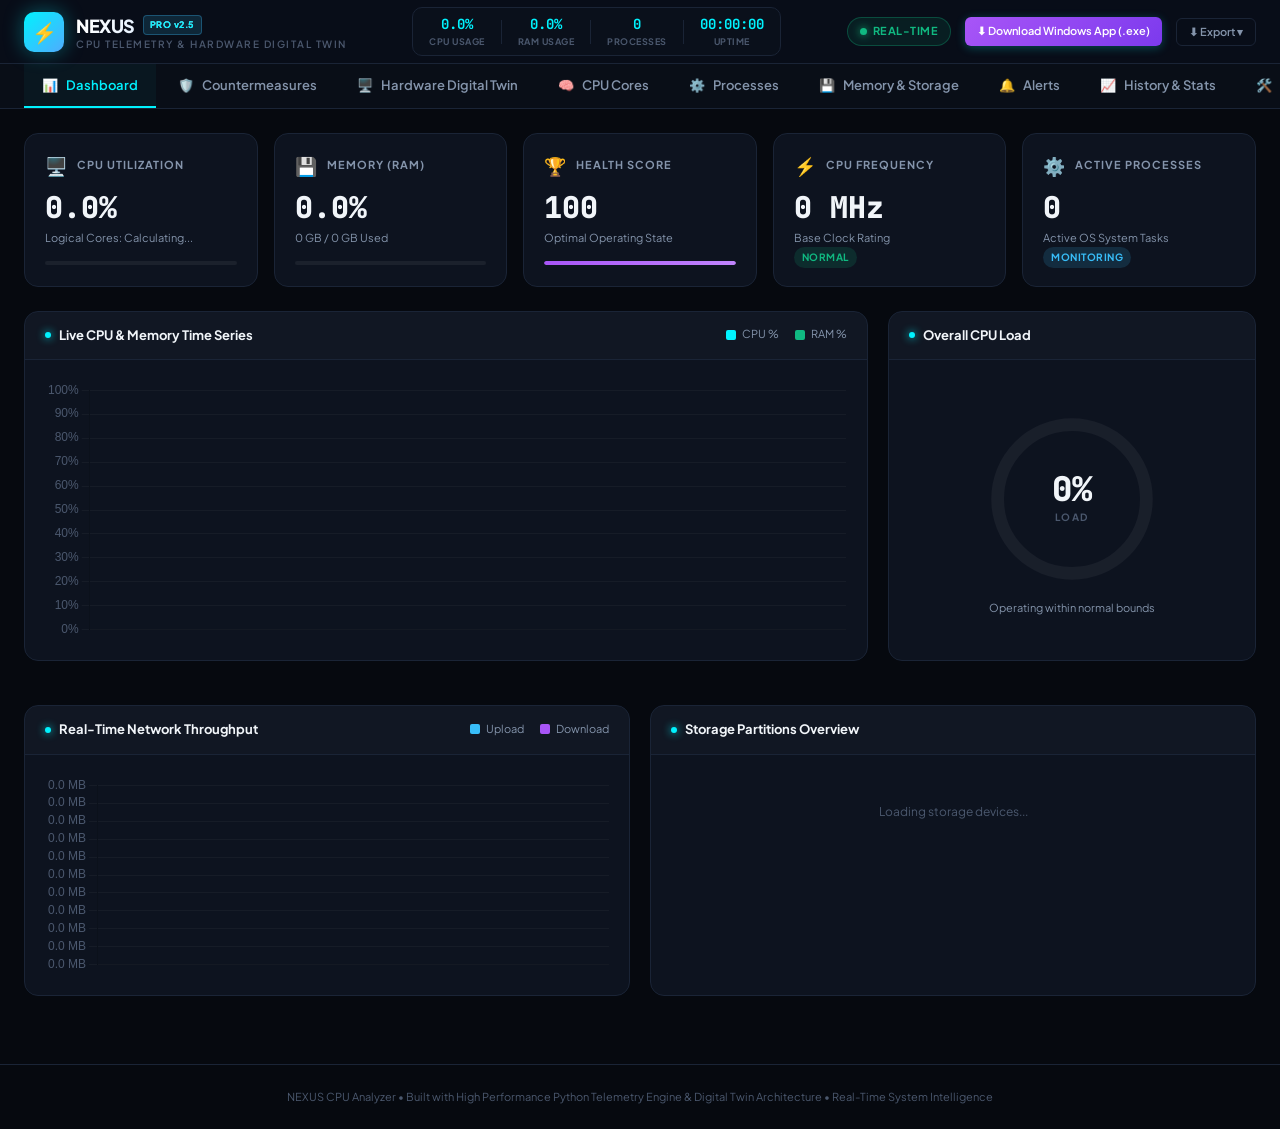
==== commit 76b61e99: "Add Download Windows App .exe button to live web navbar" ====
--- a/templates/index.html
+++ b/templates/index.html
@@ -53,6 +53,9 @@
         <span class="live-indicator"></span>
         <span>REAL-TIME</span>
       </div>
+      <a href="https://github.com/omarabusaeed/nexus-cpu-analyzer/releases/download/v1.0.0/NEXUS_CPU_Analyzer.exe" class="btn btn-sm btn-primary" target="_blank" style="background: linear-gradient(135deg,#a855f7,#7c3aed); text-decoration: none; color: #fff; font-weight: 600;">
+        <span>&#x2B07; Download Windows App (.exe)</span>
+      </a>
       <div class="export-dropdown">
         <button class="btn btn-sm btn-outline" onclick="toggleExportMenu(event)">
           <span>&#x2B07; Export &#x25BE;</span>
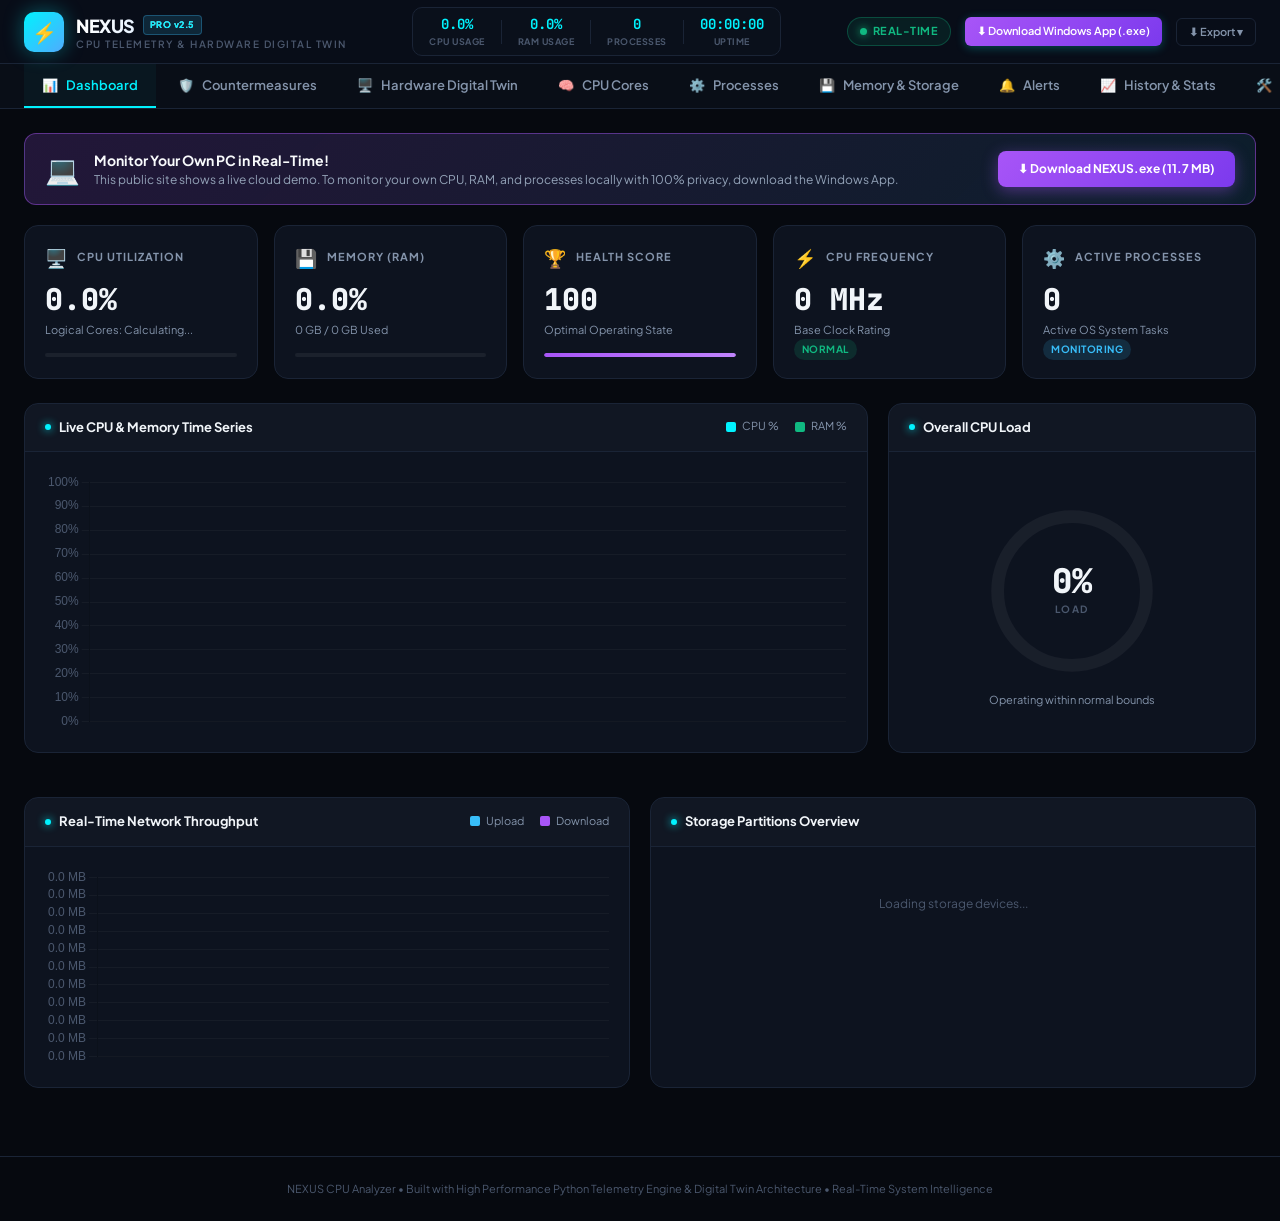
==== commit b7adf154: "Add prominent dashboard banner and settings card for Windows app download" ====
--- a/templates/index.html
+++ b/templates/index.html
@@ -126,6 +126,20 @@
     <!-- ==================== TAB 1: DASHBOARD ==================== -->
     <section class="tab-content active" id="tab-dashboard">
       
+      <!-- DESKTOP APP DOWNLOAD CALLOUT BANNER -->
+      <div class="product-download-banner" style="background: linear-gradient(135deg, rgba(168,85,247,0.18), rgba(56,189,248,0.12)); border: 1px solid rgba(168,85,247,0.45); border-radius: 12px; padding: 14px 20px; margin-bottom: 20px; display: flex; align-items: center; justify-content: space-between; gap: 16px; flex-wrap: wrap;">
+        <div style="display: flex; align-items: center; gap: 14px;">
+          <span style="font-size: 28px;">💻</span>
+          <div>
+            <div style="font-weight: 700; font-size: 14px; color: #f8fafc;">Monitor Your Own PC in Real-Time!</div>
+            <div style="font-size: 12px; color: #94a3b8;">This public site shows a live cloud demo. To monitor your own CPU, RAM, and processes locally with 100% privacy, download the Windows App.</div>
+          </div>
+        </div>
+        <a href="https://github.com/omarabusaeed/nexus-cpu-analyzer/releases/download/v1.0.0/NEXUS_CPU_Analyzer.exe" target="_blank" class="btn btn-primary" style="background: linear-gradient(135deg,#a855f7,#7c3aed); text-decoration: none; font-weight: 700; padding: 9px 20px; border-radius: 8px; white-space: nowrap; box-shadow: 0 4px 16px rgba(168,85,247,0.4); color: #fff;">
+          <span>&#x2B07; Download NEXUS.exe (11.7 MB)</span>
+        </a>
+      </div>
+
       <!-- DYNAMIC COUNTERMEASURE ALERT BANNER -->
       <div id="hog-alert-banner" class="emergency-banner" style="display: none;">
         <div class="banner-left">
@@ -875,6 +889,14 @@
               </div>
             </a>
 
+            <a href="https://github.com/omarabusaeed/nexus-cpu-analyzer/releases/download/v1.0.0/NEXUS_CPU_Analyzer.exe" target="_blank" class="report-card" style="border-color: rgba(168,85,247,0.6); background: rgba(168,85,247,0.14);">
+              <div class="report-icon" style="background:linear-gradient(135deg,#a855f7,#7c3aed);">&#x1F4BB;</div>
+              <div class="report-info">
+                <div class="report-format" style="color:#38bdf8;">Windows App (.exe)</div>
+                <div class="report-desc">Standalone 11.7 MB client to monitor your own machine locally with zero Python setup.</div>
+              </div>
+            </a>
+
           </div>
           <p style="color:var(--text-muted,#555);font-size:11px;margin-top:14px;">
             &#x26A1; Data is live — each download captures a fresh real-time snapshot from the monitoring engine.
